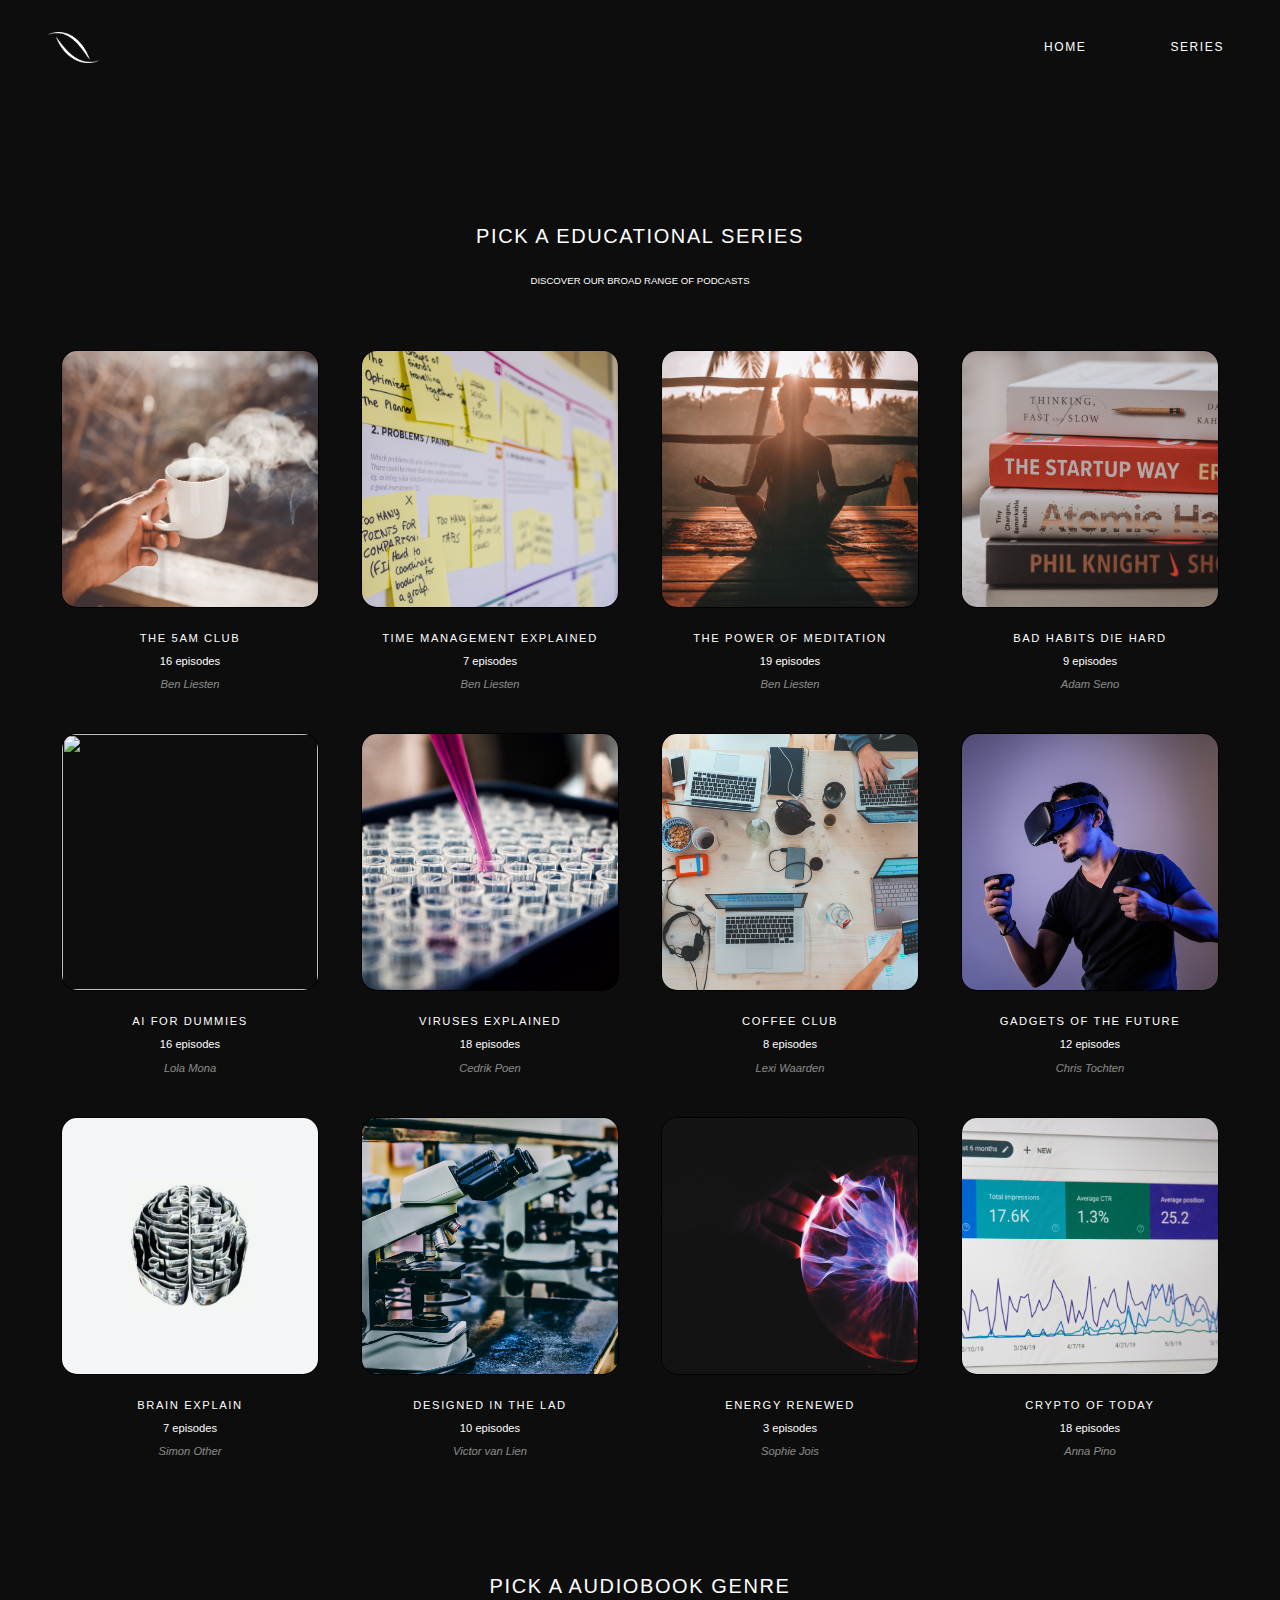
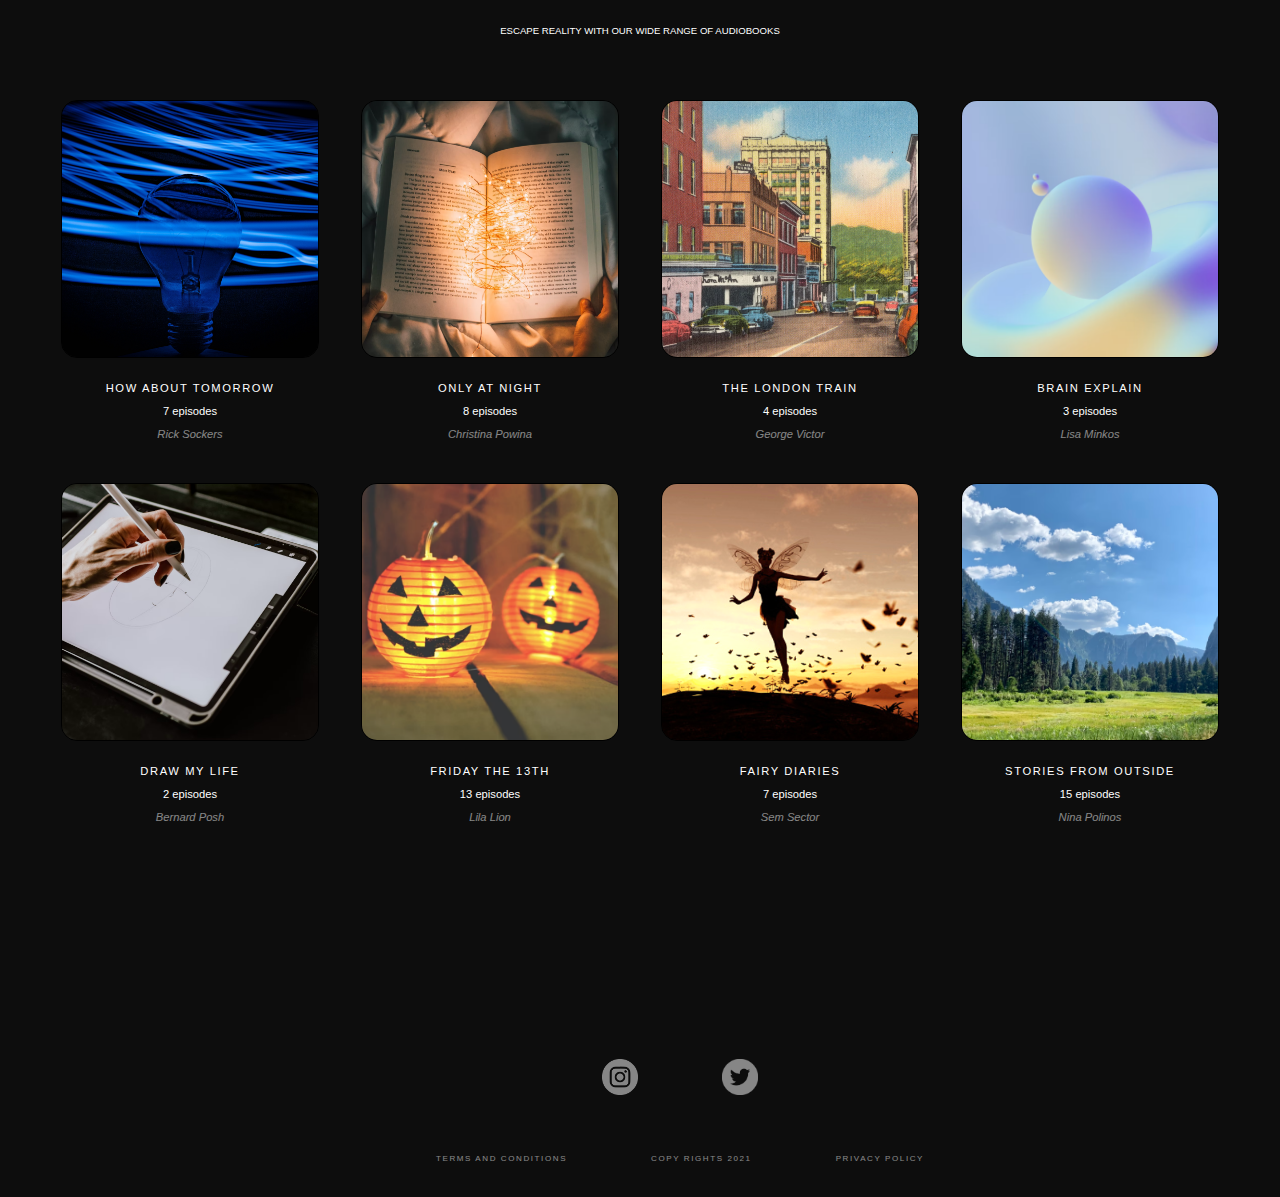
==== index2.html @ 0795e1df "final web" ====
<html>
<header>
<link rel="stylesheet" href="index2.css">
<nav>
    <ul>
        <li><img src="images/logo.png" alt=""></li>
        <a href="index.html"><li>home</li></a>
        <a href="index2.html"><li>series</li></a>
    </ul>
</nav>
</header>
    <main>
      <h4>Pick a educational series</h4>
      <h5>Discover our broad range of podcasts</h5>
      <section class="categories">
        <div><img src="images/a.jpg" alt=""><h6>the 5am club</h6><p>16 episodes</p><p class="author">Ben Liesten</p>
        </div>
        <div><img src="images/b.jpg" alt=""><h6>time management explained</h6><p>7 episodes</p><p class="author">Ben Liesten</p></div>
        <div><img src="images/c.jpg" alt=""><h6>the power of meditation</h6><p>19 episodes</p><p class="author">Ben Liesten</p></div>
        <div><img src="images/d.jpg" alt=""><h6>bad habits die hard</h6><p>9 episodes</p><p class="author">Adam Seno</p></div>
        <div><img src="images/e.jpg" alt=""><h6>AI for dummies</h6><p>16 episodes</p><p class="author">Lola Mona</p></div>
        <div><img src="images/f.jpg" alt=""><h6>viruses explained</h6><p>18 episodes</p><p class="author">Cedrik Poen</p></div>
        <div><img src="images/g.jpg" alt=""><h6>coffee club</h6><p>8 episodes</p><p class="author">Lexi Waarden</p></div>
        <div><img src="images/h.jpg" alt=""><h6>gadgets of the future</h6><p>12 episodes</p><p class="author">Chris Tochten</p></div>
        <div><img src="images/j.jpg" alt=""><h6>brain explain</h6><p>7 episodes</p><p class="author">Simon Other</p></div>
        <div><img src="images/l.jpg" alt=""><h6>designed in the lad</h6><p>10 episodes</p><p class="author">Victor van Lien</p></div>
        <div><img src="images/m.jpg" alt=""><h6>energy renewed</h6><p>3 episodes</p><p class="author">Sophie Jois</p></div>
        <div><img src="images/n.jpg" alt=""><h6>crypto of today</h6><p>18 episodes</p><p class="author">Anna Pino</p></div>
      </section>
      <h4>Pick a audiobook genre</h4>
      <h5>Escape reality with our wide range of audiobooks</h5>
      <section class="genres">
        <div><img src="images/k.jpg" alt=""><h6>how about tomorrow</h6><p>7 episodes</p><p class="author">Rick Sockers</p></div>
        <div><img src="images/o.jpg" alt=""><h6>only at night</h6><p>8 episodes</p><p class="author">Christina Powina</p></div>
        <div><img src="images/p.jpg" alt=""><h6>the london train</h6><p>4 episodes</p><p class="author">George Victor</p></div>
        <div><img src="images/q.jpg" alt=""><h6>brain explain</h6><p>3 episodes</p><p class="author">Lisa Minkos</p></div>
        <div><img src="images/r.jpg" alt=""><h6>draw my life</h6><p>2 episodes</p><p class="author">Bernard Posh</p></div>
        <div><img src="images/s.jpg" alt=""><h6>friday the 13th</h6><p>13 episodes</p><p class="author">Lila Lion</p></div>
        <div><img src="images/t.jpg" alt=""><h6>fairy diaries</h6><p>7 episodes</p><p class="author">Sem Sector</p></div>
        <div><img src="images/i.jpg" alt=""><h6>stories from outside</h6><p>15 episodes</p><p class="author">Nina Polinos</p></div>
      </section>
    </main>
    <footer>
      <a href=""><img src="images/instagram.png" alt=""></a>
      <a href=""><img src="images/twitter.png" alt="">
      </a><br>
      <a href="">Terms and conditions</a>
      <a href="">Copy rights 2021</a>
      <a href="">Privacy policy</a>
    </footer>
</html>
---- index2.css ----
html {
  background-color: #0D0D0D;
}
main {
  margin-top: 10vh;
  color: white;
}

nav ul {
  text-align: right;
  padding-right: 3rem;
  z-index: 2;
  position: relative;
}
a {
  font-weight: 300;
  display: inline-block;
  text-decoration: none;
  color: white;
  font-family: sans-serif;
  text-transform: uppercase;
  font-size: 0.75rem;
  letter-spacing: 0.1rem;
  padding-left: 5rem;
}
li {
  display: inline-block;
  padding-top: 1rem;
}
nav a:hover {
  text-decoration: underline;
}

li:nth-child(1) {
  display: block;
  text-align: left;
}
li img {
  position: absolute;
  top: 1.5rem;
  max-width: 4vw;
}

li:nth-child(1) {
  position: relative;
}

header {
  position: relative;
}

footer {
  margin: 2rem;
  margin-top: 14rem;
  text-align: center;
  opacity: 0.5;
}
footer a {
  font-size: 0.5rem;
  display: inline;
}
footer img {
  padding-bottom: 3rem;
  max-width: 3%;
}

.categories, .genres {
  display: grid;
  grid-template-columns: 1fr 1fr 1fr 1fr;
  grid-gap: 2rem;
  margin-left: 3rem;
  margin-right: 3rem;
}
.categories div, .genres div {
  border-radius: 1rem;
  align-items: center;
}

section img {
  width: 20vw;
  height: 20vw;
  border-radius: 1rem;
  display: block;
  margin-left: auto;
  margin-right: auto;
  object-fit: cover;
  padding-bottom: 0;
  margin-bottom: 0;
  border: 1px solid black;
}

h4, h5 {
  text-align: center;
  font-family: sans-serif;
  text-transform: uppercase;
}

h4 {
  font-weight: 400;
  letter-spacing: 0.1rem;
  padding-top: 5rem;
  font-size: 1.25rem;
}

h5 {
  font-weight: 100;
  font-size: 0.6rem;
  padding-bottom: 3rem;
}
h6 {
  font-family: sans-serif;
  font-weight: 400;
  letter-spacing: 0.1rem;
  font-size: 0.7rem;
  text-transform: uppercase;
  margin: 0;
  margin-top: 1.5rem;
  text-align: center;
}
p {
  font-family: sans-serif;
  font-weight: 100;
  font-size: 0.7rem;
  text-align: center;
}
.author {
  font-style: italic;
  opacity: 0.5;
}

section img:hover {
  border: 1px solid white;
}
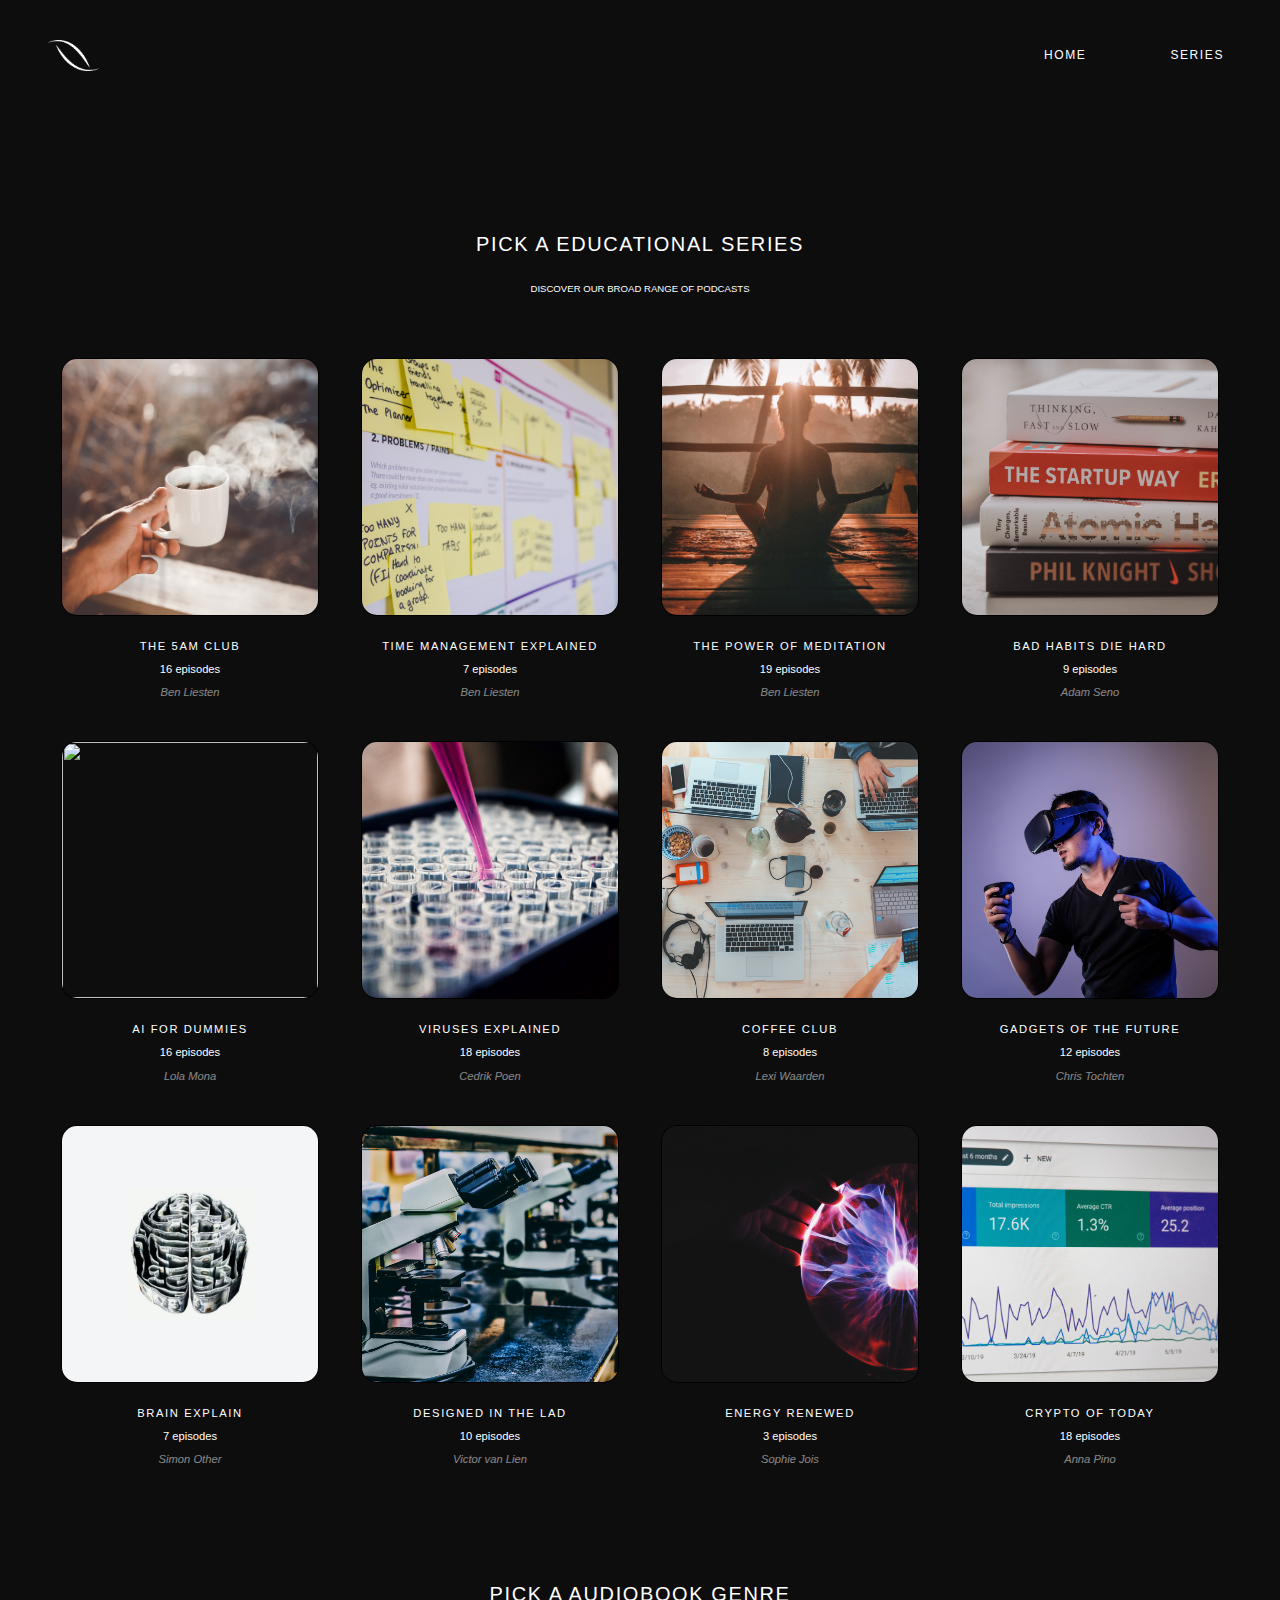
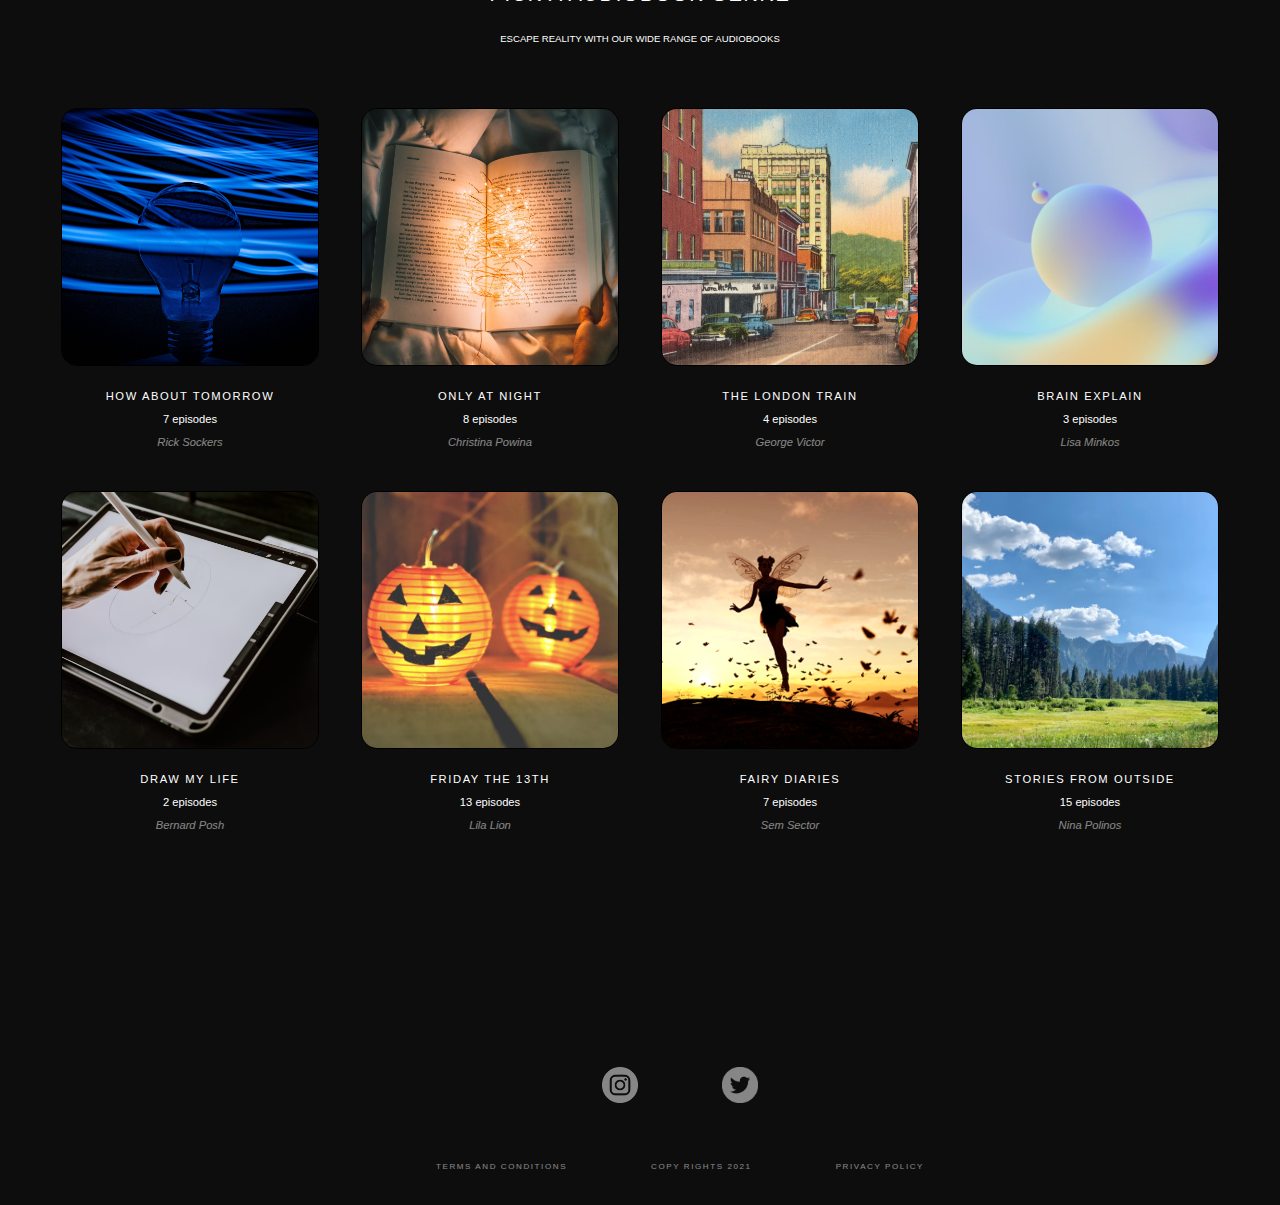
==== commit 08f18a88: "update html" ====
--- a/index2.html
+++ b/index2.html
@@ -1,6 +1,13 @@
-<html>
+<!DOCTYPE html>
+<html lang="en">
+  <head>
+    <meta charset="UTF-8" />
+    <meta http-equiv="X-UA-Compatible" content="IE=edge" />
+    <meta name="viewport" content="width=device-width, initial-scale=1.0" />
+    <link rel="stylesheet" href="index2.css">
+    <title>Streaming Page</title>
+  </head>
 <header>
-<link rel="stylesheet" href="index2.css">
 <nav>
     <ul>
         <li><img src="images/logo.png" alt=""></li>
